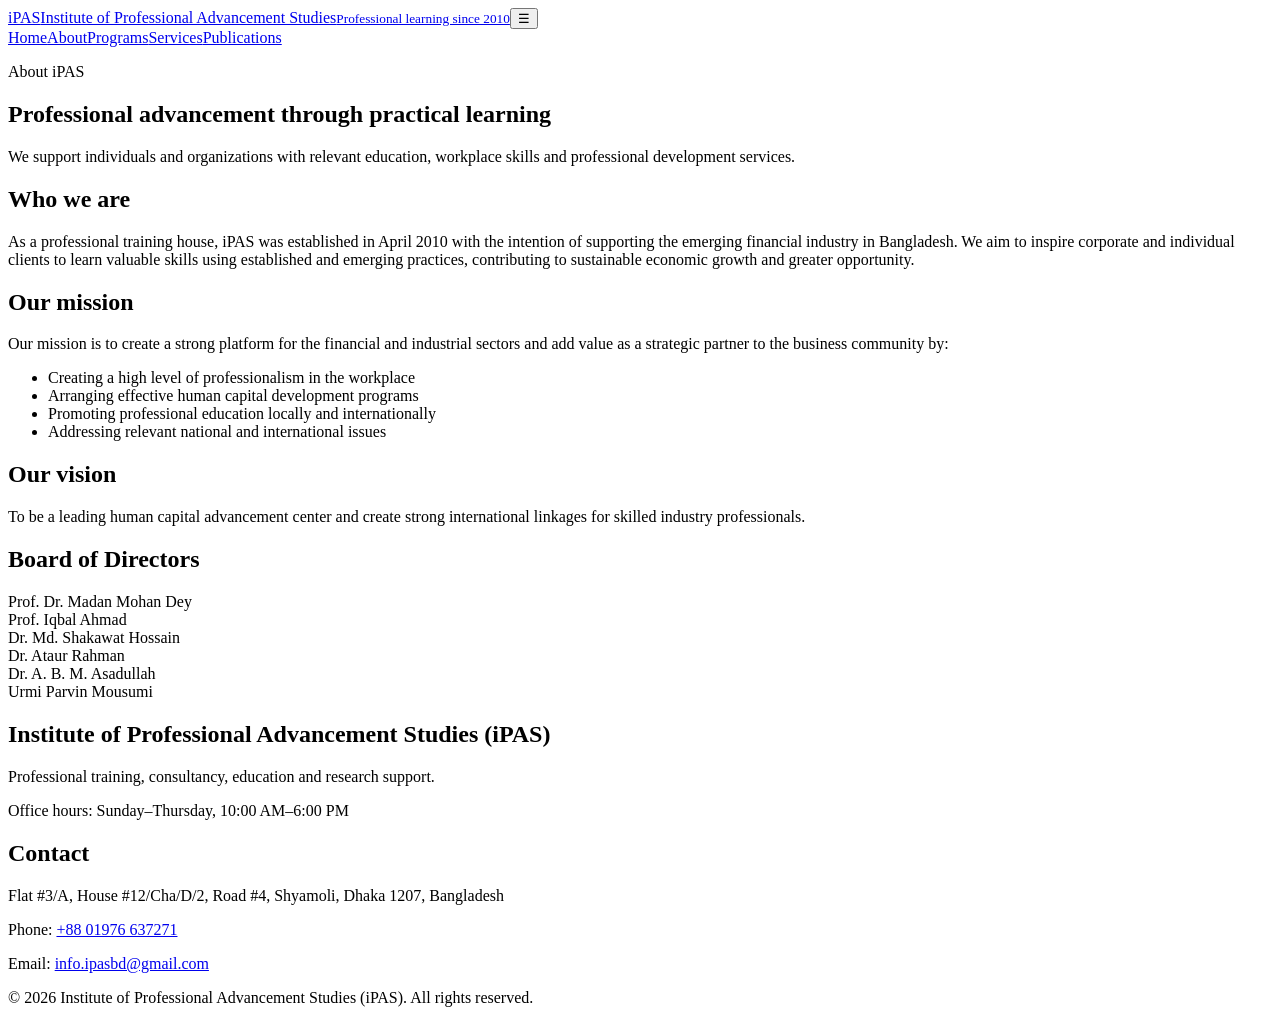
==== about.html @ 0a1c3b0c "Add complete iPAS website" ====
<!doctype html><html lang="en"><head><meta charset="utf-8"><meta name="viewport" content="width=device-width,initial-scale=1"><title>About iPAS | Institute of Professional Advancement Studies</title><meta name="description" content="Learn about the mission, vision and leadership of the Institute of Professional Advancement Studies."><link rel="stylesheet" href="assets/css/style.css"></head><body><header class="site-header"><div class="container nav-wrap"><a class="brand" href="index.html"><span class="brand-mark">iPAS</span><span class="brand-text">Institute of Professional Advancement Studies<small>Professional learning since 2010</small></span></a><button class="menu-button" aria-label="Open navigation" aria-expanded="false">☰</button><nav class="nav"><a href="index.html">Home</a><a class="active" href="about.html">About</a><a href="programs.html">Programs</a><a href="services.html">Services</a><a href="publications.html">Publications</a></nav></div></header><main><section class="page-hero"><div class="container"><p class="eyebrow">About iPAS</p><h1>Professional advancement through practical learning</h1><p>We support individuals and organizations with relevant education, workplace skills and professional development services.</p></div></section><section class="section"><div class="container content"><h2>Who we are</h2><p>As a professional training house, iPAS was established in April 2010 with the intention of supporting the emerging financial industry in Bangladesh. We aim to inspire corporate and individual clients to learn valuable skills using established and emerging practices, contributing to sustainable economic growth and greater opportunity.</p><h2>Our mission</h2><p>Our mission is to create a strong platform for the financial and industrial sectors and add value as a strategic partner to the business community by:</p><ul><li>Creating a high level of professionalism in the workplace</li><li>Arranging effective human capital development programs</li><li>Promoting professional education locally and internationally</li><li>Addressing relevant national and international issues</li></ul><h2>Our vision</h2><p>To be a leading human capital advancement center and create strong international linkages for skilled industry professionals.</p><h2>Board of Directors</h2><div class="person-list"><div class="person">Prof. Dr. Madan Mohan Dey</div><div class="person">Prof. Iqbal Ahmad</div><div class="person">Dr. Md. Shakawat Hossain</div><div class="person">Dr. Ataur Rahman</div><div class="person">Dr. A. B. M. Asadullah</div><div class="person">Urmi Parvin Mousumi</div></div></div></section></main><footer class="site-footer"><div class="container"><div class="footer-grid"><div><h2>Institute of Professional Advancement Studies (iPAS)</h2><p>Professional training, consultancy, education and research support.</p><p>Office hours: Sunday–Thursday, 10:00 AM–6:00 PM</p></div><div><h2>Contact</h2><p>Flat #3/A, House #12/Cha/D/2, Road #4, Shyamoli, Dhaka 1207, Bangladesh</p><p>Phone: <a href="tel:+8801976637271">+88 01976 637271</a></p><p>Email: <a href="mailto:info.ipasbd@gmail.com">info.ipasbd@gmail.com</a></p></div></div><div class="copyright">© 2026 Institute of Professional Advancement Studies (iPAS). All rights reserved.</div></div></footer><script src="assets/js/main.js"></script></body></html>
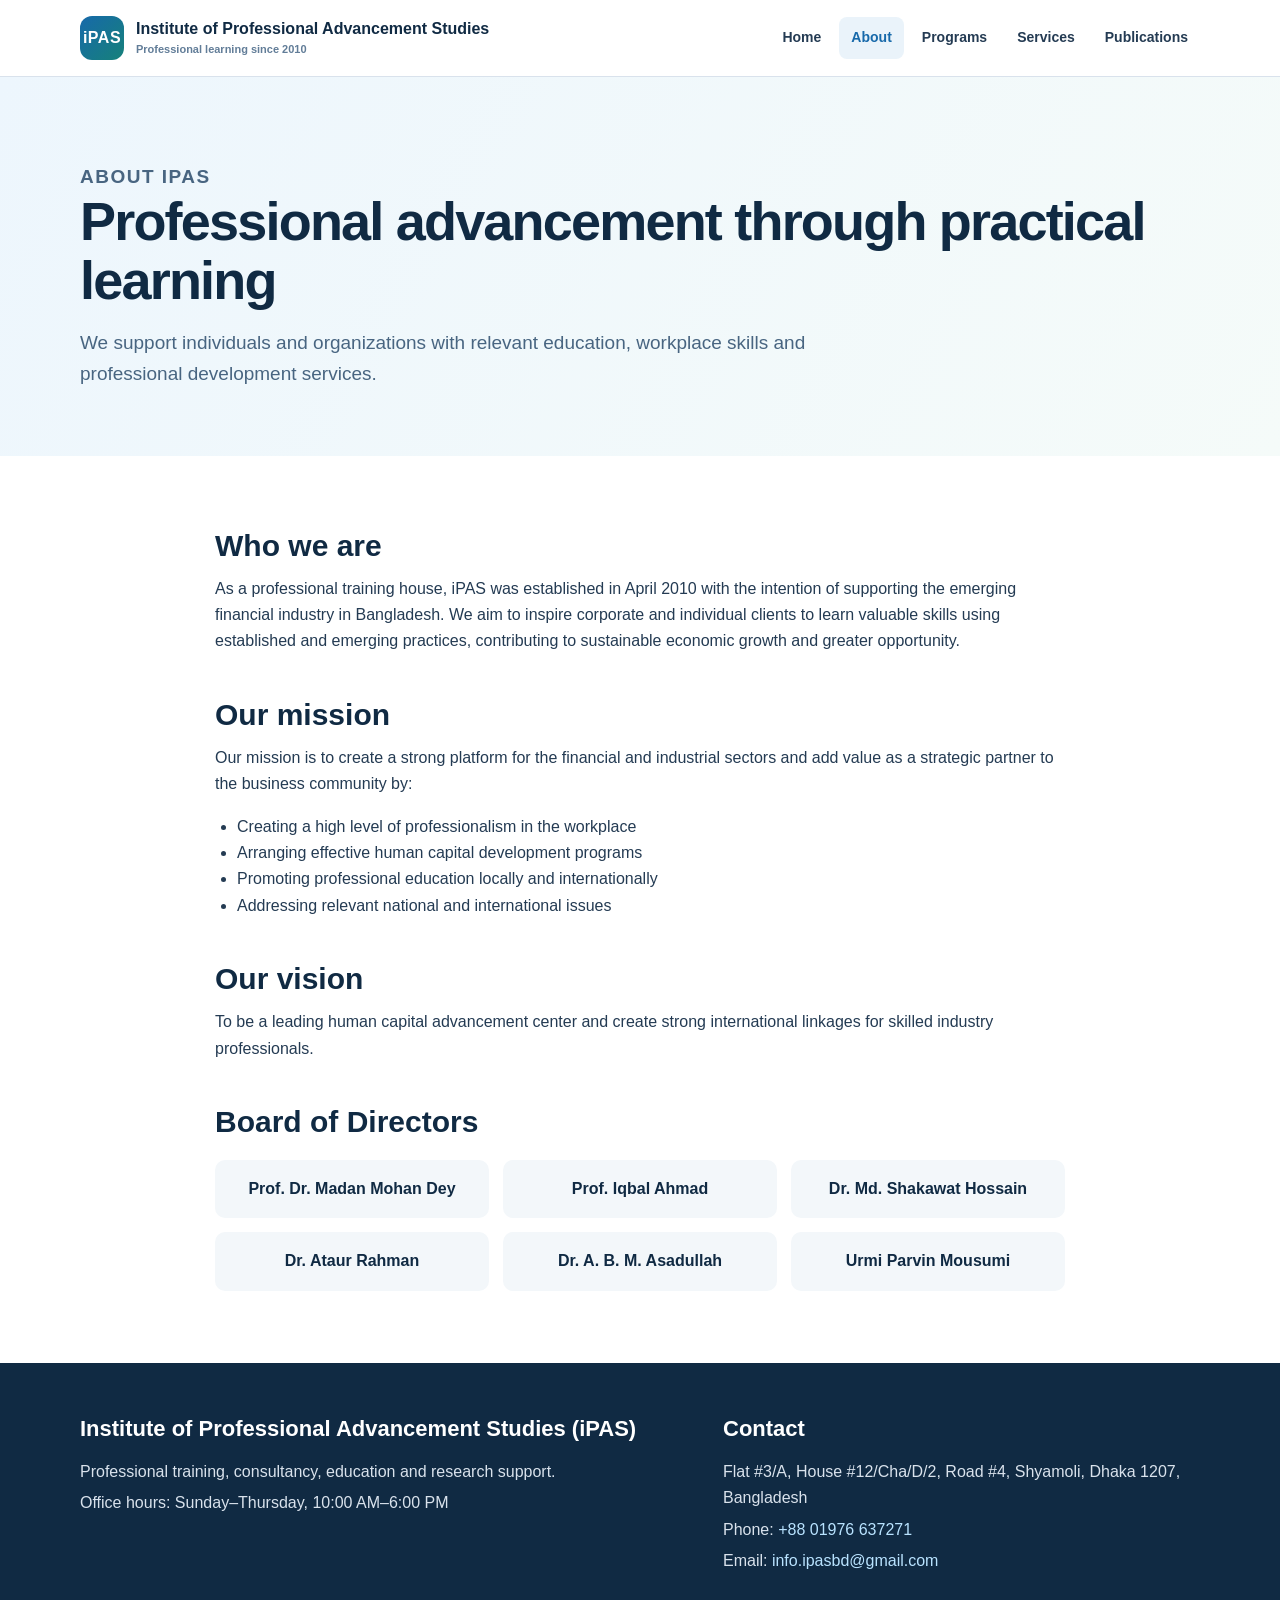
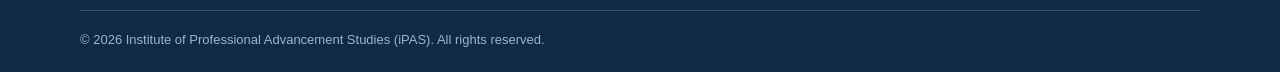
==== commit 126f8d85: "Add files via upload" ====
--- a/about.html
+++ b/about.html
@@ -1 +1 @@
-<!doctype html><html lang="en"><head><meta charset="utf-8"><meta name="viewport" content="width=device-width,initial-scale=1"><title>About iPAS | Institute of Professional Advancement Studies</title><meta name="description" content="Learn about the mission, vision and leadership of the Institute of Professional Advancement Studies."><link rel="stylesheet" href="assets/css/style.css"></head><body><header class="site-header"><div class="container nav-wrap"><a class="brand" href="index.html"><span class="brand-mark">iPAS</span><span class="brand-text">Institute of Professional Advancement Studies<small>Professional learning since 2010</small></span></a><button class="menu-button" aria-label="Open navigation" aria-expanded="false">☰</button><nav class="nav"><a href="index.html">Home</a><a class="active" href="about.html">About</a><a href="programs.html">Programs</a><a href="services.html">Services</a><a href="publications.html">Publications</a></nav></div></header><main><section class="page-hero"><div class="container"><p class="eyebrow">About iPAS</p><h1>Professional advancement through practical learning</h1><p>We support individuals and organizations with relevant education, workplace skills and professional development services.</p></div></section><section class="section"><div class="container content"><h2>Who we are</h2><p>As a professional training house, iPAS was established in April 2010 with the intention of supporting the emerging financial industry in Bangladesh. We aim to inspire corporate and individual clients to learn valuable skills using established and emerging practices, contributing to sustainable economic growth and greater opportunity.</p><h2>Our mission</h2><p>Our mission is to create a strong platform for the financial and industrial sectors and add value as a strategic partner to the business community by:</p><ul><li>Creating a high level of professionalism in the workplace</li><li>Arranging effective human capital development programs</li><li>Promoting professional education locally and internationally</li><li>Addressing relevant national and international issues</li></ul><h2>Our vision</h2><p>To be a leading human capital advancement center and create strong international linkages for skilled industry professionals.</p><h2>Board of Directors</h2><div class="person-list"><div class="person">Prof. Dr. Madan Mohan Dey</div><div class="person">Prof. Iqbal Ahmad</div><div class="person">Dr. Md. Shakawat Hossain</div><div class="person">Dr. Ataur Rahman</div><div class="person">Dr. A. B. M. Asadullah</div><div class="person">Urmi Parvin Mousumi</div></div></div></section></main><footer class="site-footer"><div class="container"><div class="footer-grid"><div><h2>Institute of Professional Advancement Studies (iPAS)</h2><p>Professional training, consultancy, education and research support.</p><p>Office hours: Sunday–Thursday, 10:00 AM–6:00 PM</p></div><div><h2>Contact</h2><p>Flat #3/A, House #12/Cha/D/2, Road #4, Shyamoli, Dhaka 1207, Bangladesh</p><p>Phone: <a href="tel:+8801976637271">+88 01976 637271</a></p><p>Email: <a href="mailto:info.ipasbd@gmail.com">info.ipasbd@gmail.com</a></p></div></div><div class="copyright">© 2026 Institute of Professional Advancement Studies (iPAS). All rights reserved.</div></div></footer><script src="assets/js/main.js"></script></body></html>
+<!doctype html><html lang="en"><head><meta charset="utf-8"><meta name="viewport" content="width=device-width,initial-scale=1"><title>About iPAS | Institute of Professional Advancement Studies</title><meta name="description" content="Learn about the mission, vision and leadership of the Institute of Professional Advancement Studies."><link rel="stylesheet" href="style.css"></head><body><header class="site-header"><div class="container nav-wrap"><a class="brand" href="index.html"><span class="brand-mark">iPAS</span><span class="brand-text">Institute of Professional Advancement Studies<small>Professional learning since 2010</small></span></a><button class="menu-button" aria-label="Open navigation" aria-expanded="false">☰</button><nav class="nav"><a href="index.html">Home</a><a class="active" href="about.html">About</a><a href="programs.html">Programs</a><a href="services.html">Services</a><a href="publications.html">Publications</a></nav></div></header><main><section class="page-hero"><div class="container"><p class="eyebrow">About iPAS</p><h1>Professional advancement through practical learning</h1><p>We support individuals and organizations with relevant education, workplace skills and professional development services.</p></div></section><section class="section"><div class="container content"><h2>Who we are</h2><p>As a professional training house, iPAS was established in April 2010 with the intention of supporting the emerging financial industry in Bangladesh. We aim to inspire corporate and individual clients to learn valuable skills using established and emerging practices, contributing to sustainable economic growth and greater opportunity.</p><h2>Our mission</h2><p>Our mission is to create a strong platform for the financial and industrial sectors and add value as a strategic partner to the business community by:</p><ul><li>Creating a high level of professionalism in the workplace</li><li>Arranging effective human capital development programs</li><li>Promoting professional education locally and internationally</li><li>Addressing relevant national and international issues</li></ul><h2>Our vision</h2><p>To be a leading human capital advancement center and create strong international linkages for skilled industry professionals.</p><h2>Board of Directors</h2><div class="person-list"><div class="person">Prof. Dr. Madan Mohan Dey</div><div class="person">Prof. Iqbal Ahmad</div><div class="person">Dr. Md. Shakawat Hossain</div><div class="person">Dr. Ataur Rahman</div><div class="person">Dr. A. B. M. Asadullah</div><div class="person">Urmi Parvin Mousumi</div></div></div></section></main><footer class="site-footer"><div class="container"><div class="footer-grid"><div><h2>Institute of Professional Advancement Studies (iPAS)</h2><p>Professional training, consultancy, education and research support.</p><p>Office hours: Sunday–Thursday, 10:00 AM–6:00 PM</p></div><div><h2>Contact</h2><p>Flat #3/A, House #12/Cha/D/2, Road #4, Shyamoli, Dhaka 1207, Bangladesh</p><p>Phone: <a href="tel:+8801976637271">+88 01976 637271</a></p><p>Email: <a href="mailto:info.ipasbd@gmail.com">info.ipasbd@gmail.com</a></p></div></div><div class="copyright">© 2026 Institute of Professional Advancement Studies (iPAS). All rights reserved.</div></div></footer><script src="main.js"></script></body></html>
--- a/style.css
+++ b/style.css
@@ -0,0 +1,2 @@
+:root{--navy:#102a43;--blue:#1769aa;--teal:#16817a;--gold:#e0a72f;--ink:#243b53;--muted:#627d98;--line:#d9e2ec;--soft:#f3f7fa;--white:#fff;--shadow:0 12px 32px rgba(16,42,67,.10)}
+*{box-sizing:border-box}html{scroll-behavior:smooth}body{margin:0;color:var(--ink);font-family:Inter,"Segoe UI",Arial,sans-serif;line-height:1.65;background:var(--white)}a{color:var(--blue);text-decoration:none}a:hover{text-decoration:underline}.container{width:min(1120px,calc(100% - 40px));margin:auto}.site-header{position:sticky;top:0;z-index:20;background:rgba(255,255,255,.96);border-bottom:1px solid var(--line);backdrop-filter:blur(10px)}.nav-wrap{min-height:76px;display:flex;align-items:center;justify-content:space-between;gap:24px}.brand{display:flex;align-items:center;gap:12px;color:var(--navy);font-weight:800;text-decoration:none}.brand:hover{text-decoration:none}.brand-mark{display:grid;place-items:center;width:44px;height:44px;border-radius:12px;background:linear-gradient(135deg,var(--blue),var(--teal));color:#fff;font-size:16px;letter-spacing:.5px}.brand-text{line-height:1.15}.brand-text small{display:block;margin-top:4px;color:var(--muted);font-size:11px;font-weight:600}.nav{display:flex;align-items:center;gap:6px}.nav a{padding:9px 12px;border-radius:8px;color:var(--ink);font-size:14px;font-weight:650}.nav a:hover,.nav a.active{color:var(--blue);background:#eaf3fa;text-decoration:none}.hero{padding:92px 0;background:linear-gradient(120deg,#eef7ff 0%,#f4fbf9 55%,#fff8e8 100%);border-bottom:1px solid var(--line)}.hero-grid{display:grid;grid-template-columns:1.35fr .65fr;gap:54px;align-items:center}.eyebrow{margin:0 0 12px;color:var(--teal);font-size:13px;font-weight:800;letter-spacing:1.5px;text-transform:uppercase}.hero h1,.page-hero h1{margin:0;color:var(--navy);font-size:clamp(38px,5vw,62px);line-height:1.08;letter-spacing:-1.8px}.hero .lead{max-width:760px;margin:22px 0 28px;color:#486581;font-size:20px}.button-row{display:flex;flex-wrap:wrap;gap:12px}.btn{display:inline-flex;align-items:center;justify-content:center;padding:12px 20px;border-radius:9px;background:var(--blue);color:#fff;font-weight:750}.btn:hover{background:#12578e;color:#fff;text-decoration:none}.btn.secondary{background:#fff;color:var(--blue);border:1px solid #b8d4e8}.hero-panel{padding:28px;border-radius:20px;background:#fff;box-shadow:var(--shadow);border:1px solid rgba(23,105,170,.12)}.hero-panel h2{margin:0 0 14px;color:var(--navy);font-size:21px}.check-list{margin:0;padding:0;list-style:none}.check-list li{position:relative;padding:9px 0 9px 28px;border-bottom:1px solid #edf2f7}.check-list li:last-child{border:0}.check-list li:before{content:"✓";position:absolute;left:0;color:var(--teal);font-weight:900}.section{padding:72px 0}.section.alt{background:var(--soft)}.section-head{max-width:760px;margin-bottom:34px}.section-head h2,.content h2{margin:0 0 12px;color:var(--navy);font-size:clamp(28px,3.5vw,40px);line-height:1.2}.section-head p{margin:0;color:var(--muted);font-size:17px}.grid{display:grid;gap:22px}.grid.three{grid-template-columns:repeat(3,1fr)}.grid.two{grid-template-columns:repeat(2,1fr)}.card{padding:28px;border:1px solid var(--line);border-radius:15px;background:#fff;box-shadow:0 6px 18px rgba(16,42,67,.05)}.card h3{margin:0 0 10px;color:var(--navy);font-size:20px}.card p{margin:0;color:#526d82}.card ul{margin:12px 0 0;padding-left:20px}.stat-band{display:grid;grid-template-columns:repeat(3,1fr);gap:1px;margin-top:38px;overflow:hidden;border:1px solid var(--line);border-radius:14px;background:var(--line)}.stat{padding:22px;background:#fff;text-align:center}.stat strong{display:block;color:var(--blue);font-size:26px}.stat span{color:var(--muted);font-size:13px}.page-hero{padding:66px 0;background:linear-gradient(120deg,#edf6fd,#f5fbf9)}.page-hero h1{font-size:clamp(36px,4.5vw,54px)}.page-hero p{max-width:790px;margin:18px 0 0;color:#486581;font-size:19px}.content{max-width:850px}.content h2{margin-top:42px;font-size:30px}.content h2:first-child{margin-top:0}.content h3{margin:26px 0 8px;color:var(--navy)}.content p{margin:0 0 16px}.content ul{padding-left:22px}.notice{padding:20px 22px;border-left:4px solid var(--gold);border-radius:8px;background:#fff9e9}.person-list{display:grid;grid-template-columns:repeat(3,1fr);gap:14px;margin-top:20px}.person{padding:16px;border-radius:10px;background:var(--soft);color:var(--navy);font-weight:700;text-align:center}.site-footer{padding:48px 0 22px;background:var(--navy);color:#d9e2ec}.footer-grid{display:grid;grid-template-columns:1.1fr .9fr;gap:60px}.site-footer h2{margin:0 0 12px;color:#fff;font-size:22px}.site-footer p{margin:5px 0}.site-footer a{color:#b9e3ff}.copyright{margin-top:30px;padding-top:18px;border-top:1px solid rgba(255,255,255,.18);color:#9fb3c8;font-size:13px}.menu-button{display:none;border:1px solid var(--line);border-radius:8px;background:#fff;padding:8px 11px;font-size:20px}@media(max-width:850px){.hero-grid,.grid.three,.grid.two,.footer-grid{grid-template-columns:1fr}.hero{padding:65px 0}.hero-panel{max-width:620px}.person-list{grid-template-columns:repeat(2,1fr)}.menu-button{display:block}.nav{display:none;position:absolute;top:76px;left:0;right:0;flex-direction:column;align-items:stretch;padding:14px 20px;background:#fff;border-bottom:1px solid var(--line)}.nav.open{display:flex}.nav a{padding:11px 14px}.stat-band{grid-template-columns:1fr}}@media(max-width:520px){.container{width:min(100% - 28px,1120px)}.brand-text small{display:none}.hero h1,.page-hero h1{letter-spacing:-1px}.person-list{grid-template-columns:1fr}.section{padding:54px 0}}
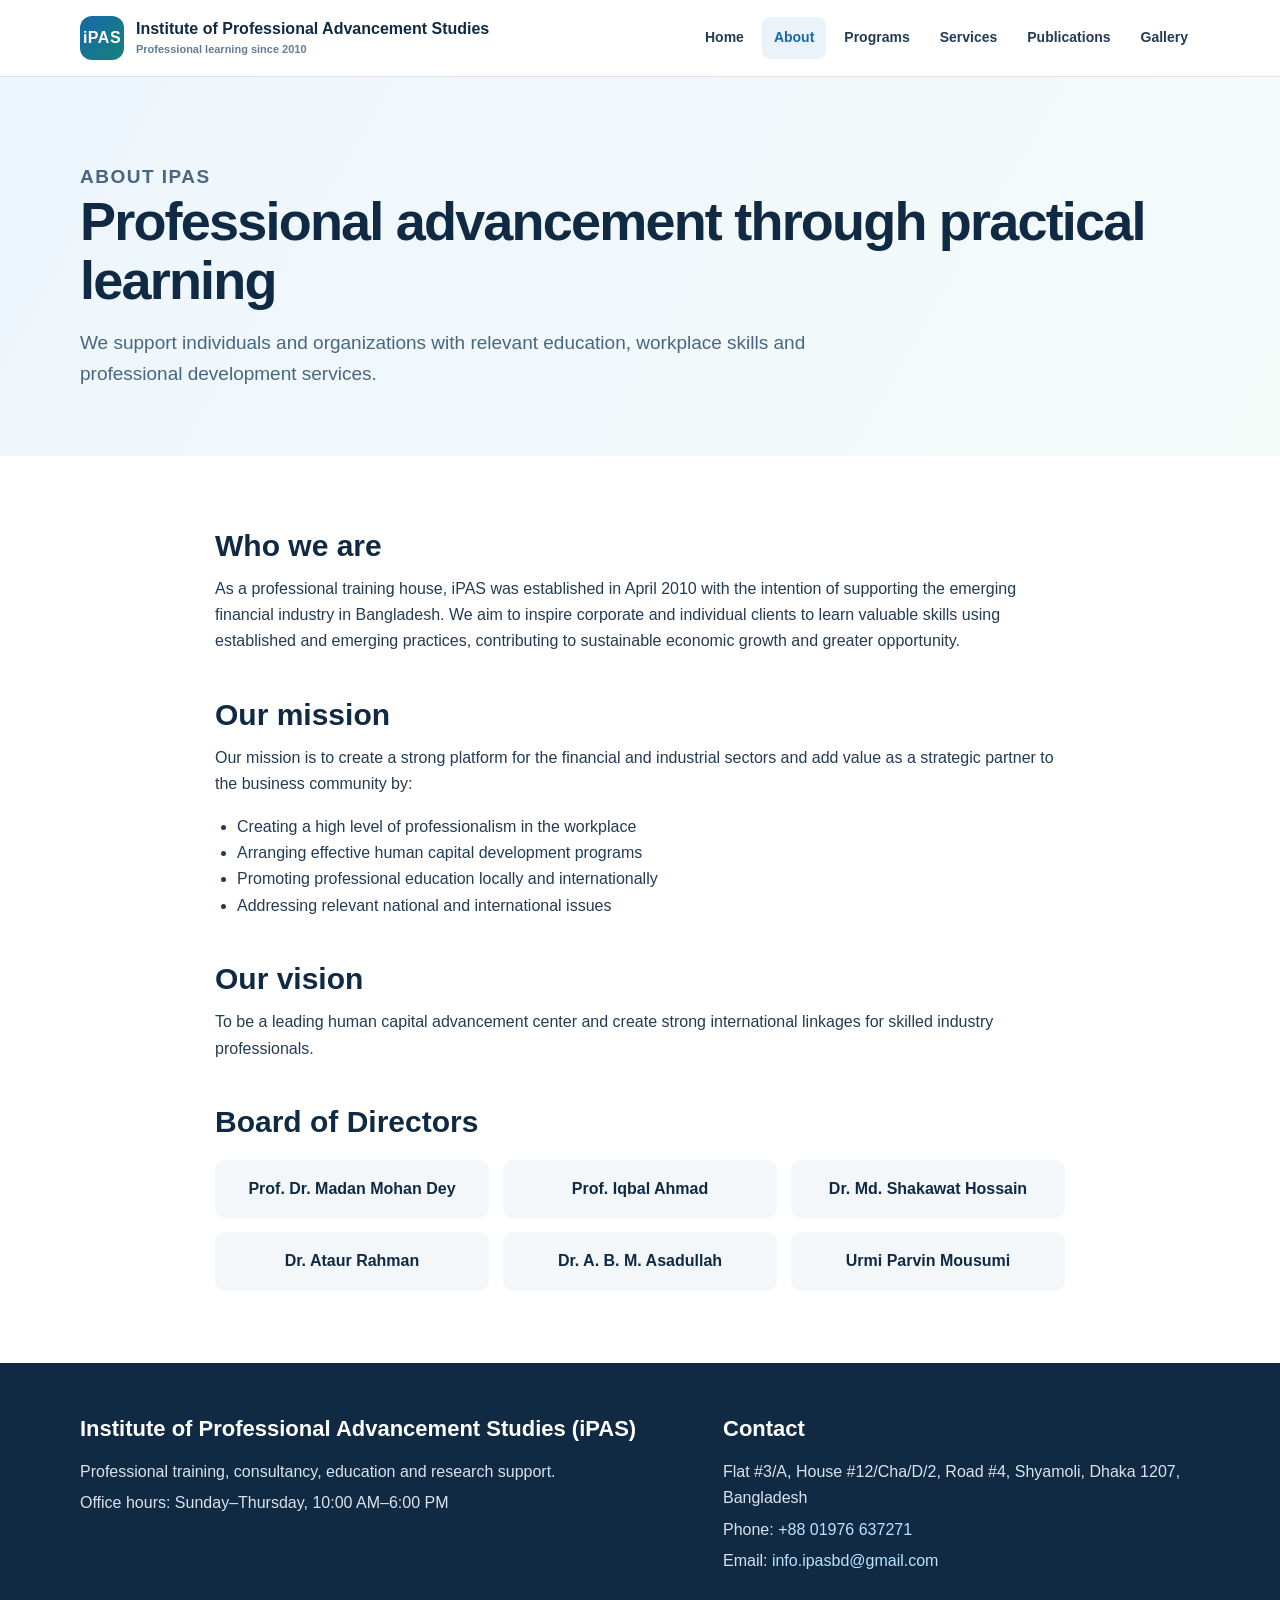
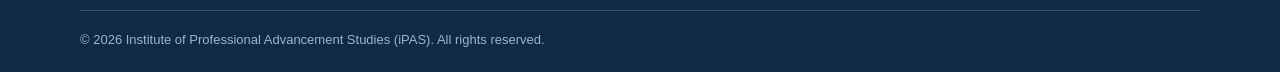
==== commit 53d2d312: "Add 2026-27 courses and gallery" ====
--- a/about.html
+++ b/about.html
@@ -1 +1 @@
-<!doctype html><html lang="en"><head><meta charset="utf-8"><meta name="viewport" content="width=device-width,initial-scale=1"><title>About iPAS | Institute of Professional Advancement Studies</title><meta name="description" content="Learn about the mission, vision and leadership of the Institute of Professional Advancement Studies."><link rel="stylesheet" href="style.css"></head><body><header class="site-header"><div class="container nav-wrap"><a class="brand" href="index.html"><span class="brand-mark">iPAS</span><span class="brand-text">Institute of Professional Advancement Studies<small>Professional learning since 2010</small></span></a><button class="menu-button" aria-label="Open navigation" aria-expanded="false">☰</button><nav class="nav"><a href="index.html">Home</a><a class="active" href="about.html">About</a><a href="programs.html">Programs</a><a href="services.html">Services</a><a href="publications.html">Publications</a></nav></div></header><main><section class="page-hero"><div class="container"><p class="eyebrow">About iPAS</p><h1>Professional advancement through practical learning</h1><p>We support individuals and organizations with relevant education, workplace skills and professional development services.</p></div></section><section class="section"><div class="container content"><h2>Who we are</h2><p>As a professional training house, iPAS was established in April 2010 with the intention of supporting the emerging financial industry in Bangladesh. We aim to inspire corporate and individual clients to learn valuable skills using established and emerging practices, contributing to sustainable economic growth and greater opportunity.</p><h2>Our mission</h2><p>Our mission is to create a strong platform for the financial and industrial sectors and add value as a strategic partner to the business community by:</p><ul><li>Creating a high level of professionalism in the workplace</li><li>Arranging effective human capital development programs</li><li>Promoting professional education locally and internationally</li><li>Addressing relevant national and international issues</li></ul><h2>Our vision</h2><p>To be a leading human capital advancement center and create strong international linkages for skilled industry professionals.</p><h2>Board of Directors</h2><div class="person-list"><div class="person">Prof. Dr. Madan Mohan Dey</div><div class="person">Prof. Iqbal Ahmad</div><div class="person">Dr. Md. Shakawat Hossain</div><div class="person">Dr. Ataur Rahman</div><div class="person">Dr. A. B. M. Asadullah</div><div class="person">Urmi Parvin Mousumi</div></div></div></section></main><footer class="site-footer"><div class="container"><div class="footer-grid"><div><h2>Institute of Professional Advancement Studies (iPAS)</h2><p>Professional training, consultancy, education and research support.</p><p>Office hours: Sunday–Thursday, 10:00 AM–6:00 PM</p></div><div><h2>Contact</h2><p>Flat #3/A, House #12/Cha/D/2, Road #4, Shyamoli, Dhaka 1207, Bangladesh</p><p>Phone: <a href="tel:+8801976637271">+88 01976 637271</a></p><p>Email: <a href="mailto:info.ipasbd@gmail.com">info.ipasbd@gmail.com</a></p></div></div><div class="copyright">© 2026 Institute of Professional Advancement Studies (iPAS). All rights reserved.</div></div></footer><script src="main.js"></script></body></html>
+<!doctype html><html lang="en"><head><meta charset="utf-8"><meta name="viewport" content="width=device-width,initial-scale=1"><title>About iPAS | Institute of Professional Advancement Studies</title><meta name="description" content="Learn about the mission, vision and leadership of the Institute of Professional Advancement Studies."><link rel="stylesheet" href="style.css"></head><body><header class="site-header"><div class="container nav-wrap"><a class="brand" href="index.html"><span class="brand-mark">iPAS</span><span class="brand-text">Institute of Professional Advancement Studies<small>Professional learning since 2010</small></span></a><button class="menu-button" aria-label="Open navigation" aria-expanded="false">☰</button><nav class="nav"><a href="index.html">Home</a><a class="active" href="about.html">About</a><a href="programs.html">Programs</a><a href="services.html">Services</a><a href="publications.html">Publications</a><a href="gallery.html">Gallery</a></nav></div></header><main><section class="page-hero"><div class="container"><p class="eyebrow">About iPAS</p><h1>Professional advancement through practical learning</h1><p>We support individuals and organizations with relevant education, workplace skills and professional development services.</p></div></section><section class="section"><div class="container content"><h2>Who we are</h2><p>As a professional training house, iPAS was established in April 2010 with the intention of supporting the emerging financial industry in Bangladesh. We aim to inspire corporate and individual clients to learn valuable skills using established and emerging practices, contributing to sustainable economic growth and greater opportunity.</p><h2>Our mission</h2><p>Our mission is to create a strong platform for the financial and industrial sectors and add value as a strategic partner to the business community by:</p><ul><li>Creating a high level of professionalism in the workplace</li><li>Arranging effective human capital development programs</li><li>Promoting professional education locally and internationally</li><li>Addressing relevant national and international issues</li></ul><h2>Our vision</h2><p>To be a leading human capital advancement center and create strong international linkages for skilled industry professionals.</p><h2>Board of Directors</h2><div class="person-list"><div class="person">Prof. Dr. Madan Mohan Dey</div><div class="person">Prof. Iqbal Ahmad</div><div class="person">Dr. Md. Shakawat Hossain</div><div class="person">Dr. Ataur Rahman</div><div class="person">Dr. A. B. M. Asadullah</div><div class="person">Urmi Parvin Mousumi</div></div></div></section></main><footer class="site-footer"><div class="container"><div class="footer-grid"><div><h2>Institute of Professional Advancement Studies (iPAS)</h2><p>Professional training, consultancy, education and research support.</p><p>Office hours: Sunday–Thursday, 10:00 AM–6:00 PM</p></div><div><h2>Contact</h2><p>Flat #3/A, House #12/Cha/D/2, Road #4, Shyamoli, Dhaka 1207, Bangladesh</p><p>Phone: <a href="tel:+8801976637271">+88 01976 637271</a></p><p>Email: <a href="mailto:info.ipasbd@gmail.com">info.ipasbd@gmail.com</a></p></div></div><div class="copyright">© 2026 Institute of Professional Advancement Studies (iPAS). All rights reserved.</div></div></footer><script src="main.js"></script></body></html>
